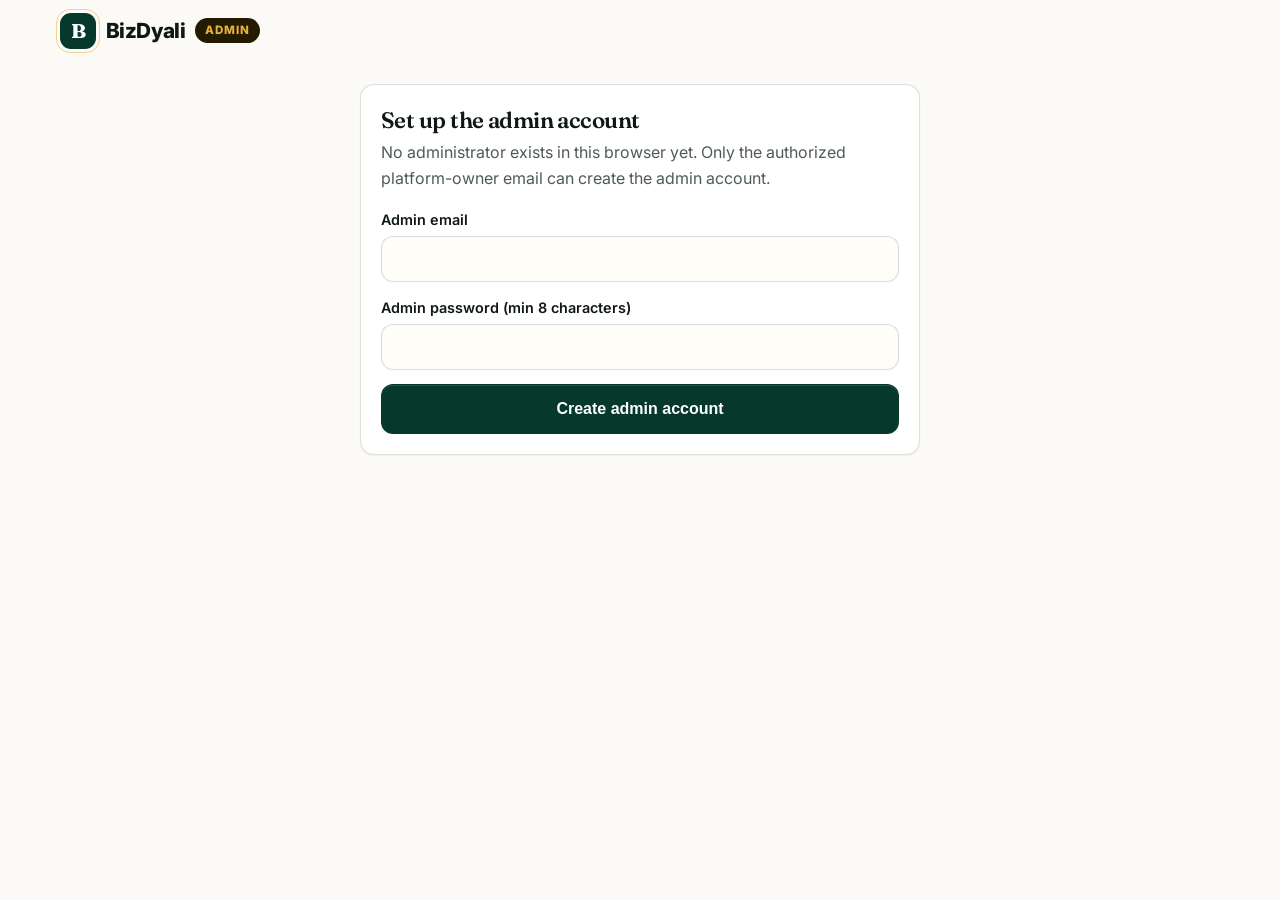
==== admin.html @ a29d018e "BizDyali site" ====
<!DOCTYPE html>
<html lang="en">
<head>
  <meta charset="UTF-8" />
  <meta name="viewport" content="width=device-width, initial-scale=1.0" />
  <title>Admin Dashboard — BizDyali</title>
  <meta name="robots" content="noindex, nofollow" />
  <link rel="preconnect" href="https://fonts.googleapis.com" />
  <link rel="preconnect" href="https://fonts.gstatic.com" crossorigin />
  <link href="https://fonts.googleapis.com/css2?family=Fraunces:opsz,wght@9..144,600;9..144,700&family=Inter:wght@400;500;600;700&display=swap" rel="stylesheet" />
  <link rel="stylesheet" href="styles.css" />
  <link rel="stylesheet" href="css/app.css" />
  <link rel="icon" href="data:image/svg+xml,<svg xmlns='http://www.w3.org/2000/svg' viewBox='0 0 100 100'><rect width='100' height='100' rx='22' fill='%230B5D4A'/><text x='50' y='68' font-size='58' text-anchor='middle' fill='white' font-family='Georgia' font-weight='bold'>B</text></svg>" />
  <style>
    .admin-badge{background:#231A00;color:var(--amber);font-size:.72rem;font-weight:800;border-radius:999px;padding:.2rem .65rem;letter-spacing:.08em}
    .stat-grid{display:grid;grid-template-columns:repeat(2,1fr);gap:.7rem;margin:1rem 0}
    @media(min-width:760px){.stat-grid{grid-template-columns:repeat(4,1fr)}}
    .stat{background:#fff;border:1px solid var(--line);border-radius:16px;padding:.9rem 1rem}
    .stat b{display:block;font-size:1.7rem;font-family:var(--font-display)}
    .stat span{font-size:.82rem;color:var(--muted);font-weight:600}
    .stat.alert b{color:#B3261E}
    .stat.good b{color:var(--green)}
    .table-wrap{overflow-x:auto;background:#fff;border:1px solid var(--line);border-radius:16px}
    table.admin-table{border-collapse:collapse;width:100%;min-width:760px;font-size:.88rem}
    table.admin-table th,table.admin-table td{text-align:left;padding:.6rem .7rem;border-bottom:1px solid var(--line);vertical-align:top}
    table.admin-table th{background:#FAF6EF;font-size:.75rem;text-transform:uppercase;letter-spacing:.06em;color:var(--muted)}
    table.admin-table tr:hover td{background:#FFFDF8}
    .status-pill{display:inline-block;font-size:.75rem;font-weight:800;border-radius:999px;padding:.15rem .6rem;white-space:nowrap}
    .st-trial{background:#E6F6EC;color:#0B5D4A}.st-expired{background:#FDECEA;color:#8F1F16}
    .st-subscribed{background:#E3EDFF;color:#1D3FA8}.st-draft{background:#EFE8D8;color:#5B5344}
    .st-suspended{background:#3A2E00;color:#FFC53D}
    .toolbar{display:flex;flex-wrap:wrap;gap:.6rem;margin:1rem 0}
    .toolbar input,.toolbar select{width:auto;min-width:180px}
    .detail-grid{display:grid;gap:1rem}
    @media(min-width:900px){.detail-grid{grid-template-columns:1.2fr 1fr}}
    .kv{display:grid;grid-template-columns:150px 1fr;gap:.3rem .7rem;font-size:.9rem;margin:.4rem 0}
    .kv dt{color:var(--muted);font-weight:600}.kv dd{margin:0}
    .media-strip{display:flex;flex-wrap:wrap;gap:.5rem}
    .media-strip img{width:84px;height:84px;object-fit:cover;border-radius:10px;border:1px solid var(--line)}
  </style>
</head>
<body>
  <div class="container topnav">
    <a href="index.html" class="logo"><span class="logo-mark">B</span><span class="logo-word">BizDyali</span> <span class="admin-badge">ADMIN</span></a>
    <div class="links"><span id="adminWho"></span><button class="link-btn" id="adminLogout" type="button" hidden>Sign out</button></div>
  </div>

  <main class="app-wrap">
    <!-- GATE -->
    <section id="gateView" class="app-narrow" style="margin:0 auto" hidden>
      <div class="card">
        <div id="setupBox" hidden>
          <h1 class="page-title" style="font-size:1.4rem">Set up the admin account</h1>
          <p class="page-sub">No administrator exists in this browser yet. Only the authorized platform-owner email can create the admin account.</p>
          <div id="setupErr" class="form-err" hidden></div>
          <form id="setupForm" class="form-grid" autocomplete="off">
            <label class="field">Admin email<input type="email" id="setupEmail" required autocomplete="off" /></label>
            <label class="field">Admin password (min 8 characters)<input type="password" id="setupPw" required autocomplete="new-password" /></label>
            <button class="btn btn-primary btn-lg" type="submit">Create admin account</button>
          </form>
        </div>
        <div id="loginBox" hidden>
          <h1 class="page-title" style="font-size:1.4rem">Admin sign in</h1>
          <p class="page-sub">Restricted area. Business owners: please use the <a href="auth.html">regular sign in</a>.</p>
          <div id="loginErr" class="form-err" hidden></div>
          <form id="loginForm" class="form-grid" autocomplete="off">
            <label class="field">Admin email<input type="email" id="adminEmail" required autocomplete="off" /></label>
            <label class="field">Password<input type="password" id="adminPw" required autocomplete="new-password" /></label>
            <button class="btn btn-primary btn-lg" type="submit">Sign in to admin →</button>
          </form>
        </div>
      </div>
    </section>

    <!-- APP -->
    <section id="adminApp" hidden>
      <p class="kicker">BizDyali administration</p>
      <h1 class="page-title">Platform overview</h1>
      <div id="adminErr" class="form-err" hidden></div>
      <div id="adminOk" class="form-ok" hidden></div>

      <div class="stat-grid" id="statGrid"></div>

      <div class="tabs" role="tablist" aria-label="Admin sections">
        <button class="tab" data-atab="businesses" role="tab" aria-selected="true">Businesses</button>
        <button class="tab" data-atab="trials" role="tab" aria-selected="false">Trials</button>
        <button class="tab" data-atab="activity" role="tab" aria-selected="false">Activity log</button>
      </div>

      <!-- BUSINESSES -->
      <section data-apanel="businesses" class="dash-panel active">
        <div class="toolbar">
          <input type="text" id="bizSearch" placeholder="Search name, owner, city…" aria-label="Search businesses" />
          <select id="statusFilter" aria-label="Filter by status">
            <option value="">All statuses</option>
            <option value="trial">On trial</option>
            <option value="subscribed">Paid / subscribed</option>
            <option value="expired">Expired</option>
            <option value="draft">Draft</option>
            <option value="suspended">Disabled</option>
          </select>
          <button class="btn btn-ghost btn-sm" id="refreshBtn" type="button">↻ Refresh</button>
        </div>
        <div class="table-wrap"><table class="admin-table" id="bizTable">
          <thead><tr><th>Business</th><th>Owner</th><th>Category • City</th><th>Created</th><th>Trial start → end</th><th>Status</th><th>Subscription</th><th></th></tr></thead>
          <tbody id="bizRows"></tbody>
        </table></div>
        <p class="page-sub" id="bizCount" style="margin-top:.5rem"></p>

        <div id="bizDetail" hidden style="margin-top:1.2rem">
          <div class="btn-row"><button class="btn btn-ghost btn-sm" id="backToList" type="button">← Back to list</button></div>
          <h2 class="page-title" style="font-size:1.4rem" id="d_bizName"></h2>
          <div class="detail-grid">
            <div>
              <div class="card">
                <h3>Business information</h3>
                <dl class="kv" id="d_info"></dl>
                <div class="btn-row">
                  <a class="btn btn-ghost btn-sm" id="d_viewCustomer" href="#" target="_blank" rel="noopener">View as customer →</a>
                  <a class="btn btn-ghost btn-sm" id="d_viewPublic" href="#" target="_blank" rel="noopener">Preview as owner</a>
                  <span id="d_noPublic" class="status-pill st-draft" hidden>Not published yet</span>
                  <button class="btn btn-ghost btn-sm" id="d_toggleEdit" type="button">Edit information</button>
                </div>
                <form id="d_editForm" class="form-grid" hidden style="margin-top:.8rem">
                  <div class="two-col">
                    <label class="field">Name<input type="text" id="e_name" /></label>
                    <label class="field">Category<input type="text" id="e_category" /></label>
                  </div>
                  <label class="field">Description<textarea id="e_description"></textarea></label>
                  <div class="two-col">
                    <label class="field">Phone<input type="tel" id="e_phone" /></label>
                    <label class="field">WhatsApp<input type="tel" id="e_whatsapp" /></label>
                  </div>
                  <div class="two-col">
                    <label class="field">Address<input type="text" id="e_address" /></label>
                    <label class="field">City<input type="text" id="e_city" /></label>
                  </div>
                  <div class="two-col">
                    <label class="field">Hours<input type="text" id="e_hours" /></label>
                    <label class="field">Offering<select id="e_offering"><option value="products">Products</option><option value="services">Services</option><option value="both">Both</option></select></label>
                  </div>
                  <div class="two-col">
                    <label class="field">Facebook<input type="url" id="e_facebook" /></label>
                    <label class="field">Instagram<input type="url" id="e_instagram" /></label>
                  </div>
                  <div class="btn-row"><button class="btn btn-primary" type="submit">Save (logged)</button></div>
                </form>
              </div>
              <div class="card">
                <h3>Products &amp; services (<span id="d_itemCount">0</span>)</h3>
                <div id="d_items"></div>
              </div>
              <div class="card">
                <h3>Uploaded media</h3>
                <div id="d_media"></div>
              </div>
            </div>
            <div>
              <div class="card">
                <h3>Trial &amp; subscription</h3>
                <dl class="kv" id="d_trial"></dl>
                <label class="field">Extend trial by (days)
                  <span style="display:flex;gap:.4rem"><input type="number" id="extendDays" min="1" max="365" value="14" style="max-width:120px" />
                  <button class="btn btn-primary btn-sm" id="extendBtn" type="button">Extend</button></span>
                </label>
                <div class="btn-row">
                  <button class="btn btn-ghost btn-sm" id="subOnBtn" type="button">Mark as paid (100 MAD/mo)</button>
                  <button class="btn btn-ghost btn-sm" id="subOffBtn" type="button">Remove subscription</button>
                </div>
              </div>
              <div class="card">
                <h3>Page access</h3>
                <p class="page-sub" id="d_accessNote"></p>
                <div class="btn-row">
                  <button class="btn btn-ghost btn-sm" id="suspendBtn" type="button">Disable public page</button>
                  <button class="btn btn-ghost btn-sm" id="unsuspendBtn" type="button">Re-enable page</button>
                  <button class="btn btn-ghost btn-sm" id="unpublishBtn" type="button">Unpublish (to draft)</button>
                </div>
              </div>
              <div class="card" style="border-color:#B3261E">
                <h3 style="color:#B3261E">Danger zone</h3>
                <p class="page-sub">Permanently deletes the business, its products, media and history. Two confirmations required.</p>
                <div class="btn-row"><button class="link-btn danger" id="deleteBizBtn" type="button">Delete business permanently…</button></div>
              </div>
            </div>
          </div>
        </div>
      </section>

      <!-- TRIALS -->
      <section data-apanel="trials" class="dash-panel">
        <div class="card"><h3>🟢 On trial (<span id="t_active_n">0</span>)</h3><div class="table-wrap"><table class="admin-table"><tbody id="t_active"></tbody></table></div></div>
        <div class="card"><h3>🟡 Expiring soon — 3 days or less (<span id="t_soon_n">0</span>)</h3><div class="table-wrap"><table class="admin-table"><tbody id="t_soon"></tbody></table></div></div>
        <div class="card"><h3>🔴 Expired (<span id="t_exp_n">0</span>)</h3><div class="table-wrap"><table class="admin-table"><tbody id="t_exp"></tbody></table></div></div>
      </section>

      <!-- ACTIVITY -->
      <section data-apanel="activity" class="dash-panel">
        <div class="toolbar">
          <select id="logType" aria-label="Filter by event">
            <option value="">All events</option>
            <option value="account_created">Account created</option>
            <option value="business_created">Business created</option>
            <option value="product_added">Product added</option>
            <option value="product_edited">Product edited</option>
            <option value="product_deleted">Product deleted</option>
            <option value="service_added">Service added</option>
            <option value="service_edited">Service edited</option>
            <option value="service_deleted">Service deleted</option>
            <option value="image_uploaded">Image uploaded</option>
            <option value="video_uploaded">Video uploaded</option>
            <option value="info_changed">Info changed</option>
            <option value="trial_started">Trial started</option>
            <option value="trial_expired">Trial expired</option>
            <option value="admin_action">Admin actions</option>
          </select>
          <input type="text" id="logSearch" placeholder="Search business, actor…" aria-label="Search log" />
        </div>
        <div class="table-wrap"><table class="admin-table">
          <thead><tr><th>Time</th><th>Event</th><th>Actor</th><th>Business</th><th>Details</th></tr></thead>
          <tbody id="logRows"></tbody>
        </table></div>
      </section>
    </section>
  </main>

  <script src="js/store.js"></script>
  <script src="js/admin.js"></script>
</body>
</html>
---- styles.css ----
/* BizDyali design system v2 — premium digital storefront.
   Bright ivory foundation, confident jade, warm gold. Hairlines over shadows.
   All original class contracts preserved. */
:root{
  --paper:#FBFAF6;
  --card:#FFFFFF;
  --ink:#101815;
  --muted:#4F5B55;
  --faint:#8A948E;
  --line:rgba(16,24,21,.14);
  --green:#0A6B4F;
  --green-deep:#06382C;
  --green-ink:#0C1F1A;
  --amber:#E7B23C;
  --gold:#A86F0B;
  --terra:#C2542B;
  --radius:14px;
  --radius-lg:20px;
  --shadow:0 1px 2px rgba(16,24,21,.06),0 16px 40px -24px rgba(16,24,21,.25);
  --font-body:'Inter',system-ui,-apple-system,'Segoe UI',Roboto,Arial,sans-serif;
  --font-display:'Fraunces',Georgia,'Times New Roman',serif;
}
*{box-sizing:border-box}
html{scroll-behavior:smooth}
body{
  margin:0;
  font-family:var(--font-body);
  background:var(--paper);
  color:var(--ink);
  line-height:1.65;
  -webkit-font-smoothing:antialiased;
}
h1,h2,h3{line-height:1.08;letter-spacing:-.025em;margin:0 0 .6rem}
h1{font-family:var(--font-display);font-size:clamp(2.7rem,5.2vw + 1rem,4.6rem);font-weight:600}
h1 em{font-style:italic;color:var(--green)}
h2{font-family:var(--font-display);font-size:clamp(1.9rem,1.2rem + 2.4vw,2.9rem);font-weight:600}
p{margin:0 0 1rem}
a{color:inherit}
.container{width:min(1160px,92%);margin:0 auto}
.sr-only{position:absolute;width:1px;height:1px;overflow:hidden;clip:rect(0,0,0,0)}
.skip-link{position:absolute;left:-999px;top:0;background:var(--green-deep);color:#fff;padding:.6rem 1rem;z-index:99}
.skip-link:focus{left:8px;top:8px}

/* Topbar */
.topbar{background:var(--green-ink);color:#EDF3EF;text-align:center;font-size:.84rem;letter-spacing:.01em;padding:.55rem .8rem}
.topbar p{margin:0}
.topbar strong{color:var(--amber)}
.topbar .dot{display:inline-block;width:7px;height:7px;border-radius:50%;background:var(--amber);margin-right:.45rem}

/* Header */
.site-header{position:sticky;top:0;z-index:50;background:rgba(251,250,246,.9);backdrop-filter:blur(12px);border-bottom:1px solid var(--line)}
.header-inner{display:flex;align-items:center;justify-content:space-between;gap:1rem;padding:.75rem 0}
.logo{display:flex;align-items:center;gap:.6rem;text-decoration:none;font-weight:800;font-size:1.3rem;letter-spacing:-.02em}
.logo-mark{display:inline-grid;place-items:center;width:36px;height:36px;border-radius:11px;background:var(--green-deep);color:#fff;font-family:var(--font-display);font-size:1.25rem;position:relative}
.logo-mark::after{content:"";position:absolute;inset:-4px;border:1px solid var(--amber);border-radius:14px;opacity:.55}
.nav{display:none;gap:1.6rem;font-weight:500;font-size:.94rem}
.nav a{text-decoration:none;color:var(--muted)}
.nav a:hover{color:var(--ink)}
.header-actions{display:flex;align-items:center;gap:1rem}
.link-quiet{display:none;text-decoration:none;font-weight:600;font-size:.92rem;color:var(--muted)}
.menu-btn{display:inline-flex;flex-direction:column;gap:5px;background:none;border:1px solid var(--line);border-radius:10px;padding:.65rem;cursor:pointer}
.menu-btn span{display:block;width:20px;height:2px;background:var(--ink)}
.mobile-menu{display:flex;flex-direction:column;gap:.4rem;padding:.6rem 4% 1rem;border-top:1px solid var(--line);background:var(--paper)}
.mobile-menu[hidden]{display:none}
.mobile-menu a:not(.btn){padding:.7rem .2rem;text-decoration:none;font-weight:600;border-bottom:1px solid var(--line)}

/* Buttons — architectural, not pills */
.btn{display:inline-flex;align-items:center;justify-content:center;gap:.5rem;border-radius:12px;font-weight:700;text-decoration:none;border:1px solid transparent;cursor:pointer;transition:transform .12s ease,background .15s ease,border-color .15s ease,box-shadow .15s ease}
.btn:active{transform:translateY(1px)}
.btn svg{width:1.15em;height:1.15em;flex:none}
.btn-primary{background:var(--green-deep);color:#fff;box-shadow:inset 0 1px 0 rgba(255,255,255,.12)}
.btn-primary:hover{background:#052A21}
.btn-accent{background:var(--amber);color:#231A00}
.btn-accent:hover{filter:brightness(.95)}
.btn-ghost{background:var(--card);border-color:var(--line);color:var(--ink)}
.btn-ghost:hover{border-color:var(--ink)}
.btn-outline{border-color:var(--green);color:var(--green);padding:.7rem 1.2rem}
.btn-outline:hover{background:var(--green);color:#fff}
.btn-sm{padding:.62rem 1.05rem;font-size:.86rem}
.btn-lg{padding:.95rem 1.6rem;font-size:1rem}
.btn-block{width:100%}

/* Hero */
.hero{padding:3rem 0 2.5rem;overflow:hidden;position:relative}
.hero::before{content:"";position:absolute;inset:0 0 auto 0;height:420px;background:linear-gradient(180deg,#F3EEDF 0%,rgba(243,238,223,0) 100%);pointer-events:none}
.hero-grid{position:relative;display:grid;gap:2.5rem}
.eyebrow{margin:0 0 1rem}
.eyebrow-pill{display:inline-flex;align-items:center;gap:.55rem;background:var(--card);border:1px solid var(--line);border-radius:999px;padding:.4rem .9rem;font-size:.8rem;font-weight:700;letter-spacing:.06em;text-transform:uppercase;color:var(--green-deep)}
.eyebrow-pill::before{content:"";width:22px;height:2px;background:var(--amber)}
.lede{font-size:1.14rem;color:#33413C;max-width:33rem}
.hero-ctas{display:flex;flex-direction:column;gap:.7rem;margin:1.4rem 0}
.trial-note{display:flex;align-items:center;gap:.55rem;font-size:.9rem;color:#33413C;background:var(--card);border:1px solid var(--line);border-left:3px solid var(--amber);border-radius:10px;padding:.65rem .9rem;max-width:30rem}
.hero-proof{display:flex;gap:.8rem;align-items:flex-start;margin-top:1.1rem}
.avatars{display:flex}
.avatars span{width:34px;height:34px;border-radius:50%;display:inline-grid;place-items:center;font-size:.72rem;font-weight:800;color:#fff;border:2px solid var(--paper);margin-left:-8px}
.avatars span:nth-child(1){background:var(--green-deep);margin-left:0}
.avatars span:nth-child(2){background:var(--terra)}
.avatars span:nth-child(3){background:var(--gold)}
.avatars span:nth-child(4){background:var(--ink)}
.hero-proof p{font-size:.9rem;color:var(--muted);margin:0}

/* Phone mockup */
.hero-visual{display:grid;justify-items:center}
.phone-wrap{position:relative}
.phone{width:min(300px,80vw);background:#fff;border-radius:30px;border:1px solid var(--line);border-top:10px solid #101815;box-shadow:var(--shadow);overflow:hidden}
.phone-notch{height:20px;display:grid;place-items:center;background:#101815}
.phone-notch::after{content:"";width:90px;height:14px;background:#101815;border-radius:0 0 12px 12px;display:block}
.phone-hero-img{height:110px;background:linear-gradient(135deg,#0A6B4F,#3AA981 55%,#E7B23C 130%);display:flex;align-items:flex-end;padding:.6rem}
.phone-badge{background:rgba(255,255,255,.96);font-size:.72rem;font-weight:700;border-radius:999px;padding:.25rem .6rem}
.phone-body{padding:.8rem;font-size:.8rem}
.phone-row{display:flex;justify-content:space-between;align-items:flex-start;gap:.5rem}
.phone-row strong{display:block;font-size:.95rem}
.phone-row small{color:var(--muted)}
.phone-open{background:#E6F6EC;color:var(--green-deep);font-weight:800;font-size:.7rem;border-radius:999px;padding:.2rem .55rem}
.phone-btns{display:flex;gap:.4rem;margin:.7rem 0}
.pb{flex:1;text-align:center;background:#F2EFE6;border-radius:10px;padding:.45rem 0;font-weight:700;font-size:.75rem}
.pb-wa{background:var(--green-deep);color:#fff}
.phone-links{display:flex;justify-content:space-between;align-items:center;background:var(--paper);border:1px dashed var(--line);border-radius:10px;padding:.45rem .6rem;font-size:.72rem}
.phone-links .copy{background:var(--ink);color:#fff;border-radius:999px;padding:.15rem .55rem;font-weight:700}
.phone-products{display:grid;grid-template-columns:1fr 1fr 1fr;gap:.45rem;margin:.7rem 0}
.pp{background:#FFFDF7;border:1px solid var(--line);border-radius:12px;padding:.5rem .3rem;text-align:center}
.pp i{font-style:normal;font-size:1.2rem}
.pp b{display:block;font-size:.72rem}
.pp small{color:var(--muted)}
.phone-hours{background:#FFF6DE;border-radius:10px;padding:.45rem .6rem;font-size:.7rem}
.float-card{position:absolute;background:#fff;border:1px solid var(--line);border-left:3px solid var(--green);border-radius:12px;box-shadow:var(--shadow);padding:.55rem .75rem;font-size:.78rem}
.float-card strong{display:block}
.float-card small{color:var(--muted)}
.float-1{top:12%;right:-30px}
.float-2{bottom:18%;left:-30px}
.visual-caption{font-size:.85rem;color:var(--muted);text-align:center;max-width:22rem}
.trust-strip{margin-top:2.5rem;border-top:1px solid var(--line);padding-top:1.1rem;display:flex;flex-wrap:wrap;gap:.6rem;align-items:center;font-size:.9rem;color:var(--muted)}
.trust-strip ul{list-style:none;display:flex;flex-wrap:wrap;gap:.45rem;margin:0;padding:0}
.trust-strip li{background:#fff;border:1px solid var(--line);border-radius:999px;padding:.3rem .75rem;font-weight:600;color:var(--ink);font-size:.82rem}

/* Sections */
.section{padding:3.8rem 0}
.kicker{display:flex;align-items:center;gap:.6rem;text-transform:uppercase;letter-spacing:.14em;font-size:.76rem;font-weight:800;color:var(--gold);margin:0 0 .6rem}
.kicker::before{content:"";width:26px;height:2px;background:var(--amber)}
.kicker-light{color:var(--amber)}
.sub{color:var(--muted);max-width:38rem;font-size:1.04rem}
.section-dark{background:var(--green-ink);color:#F3F7F4;border-radius:28px;margin:0 .6rem}
.section-dark .light{color:#fff}
.sub-light{color:#B9CFC6}

/* Features — editorial rows, not cards */
.feature-grid{display:grid;grid-template-columns:1fr;gap:0;margin-top:2rem;border-top:1px solid var(--line)}
.f-card{display:grid;grid-template-columns:auto 1fr;gap:1rem;align-items:start;background:transparent;border:0;border-bottom:1px solid var(--line);border-radius:0;padding:1.1rem .2rem}
.f-card h3{font-size:1.04rem;margin:0 0 .15rem;font-family:var(--font-body);font-weight:700}
.f-card p{margin:0;font-size:.93rem;color:var(--muted)}
.f-icon{font-size:1.25rem;background:var(--card);border:1px solid var(--line);width:46px;height:46px;display:grid;place-items:center;border-radius:13px}
.edit-banner{margin-top:1.6rem;background:var(--green-ink);color:#EDE9DE;border-radius:20px;padding:1.6rem;display:grid;gap:1rem;position:relative;overflow:hidden}
.edit-banner::before{content:"";position:absolute;top:-60px;right:-60px;width:200px;height:200px;border:1px solid rgba(231,178,60,.35);border-radius:50%}
.edit-banner h3{font-family:var(--font-body);font-size:1.15rem}
.edit-banner p{color:#B9B4A6;margin:0}
.edit-banner ul{list-style:none;margin:0;padding:0;display:grid;gap:.4rem;font-weight:700}

/* Steps */
.steps{list-style:none;margin:2rem 0 0;padding:0;display:grid;gap:.9rem;counter-reset:step}
.step{background:rgba(255,255,255,.04);border:1px solid rgba(255,255,255,.14);border-radius:18px;padding:1.2rem;display:grid;grid-template-columns:auto 1fr;gap:1rem;position:relative}
.step-num{width:40px;height:40px;border-radius:50%;background:transparent;border:1.5px solid var(--amber);color:var(--amber);display:grid;place-items:center;font-weight:800;font-family:var(--font-display);font-size:1.1rem}
.step h3{color:#fff;font-family:var(--font-body);font-size:1.05rem}
.step p{color:#B9CFC6;margin:0 0 .4rem;font-size:.94rem}
.step-tag{position:absolute;top:1rem;right:1rem;background:rgba(231,178,60,.12);border:1px solid rgba(231,178,60,.35);color:var(--amber);font-size:.72rem;font-weight:700;border-radius:999px;padding:.2rem .6rem}
.link-demo{display:inline-block;background:rgba(0,0,0,.3);border:1px solid rgba(255,255,255,.16);color:#7DE3B0;border-radius:8px;padding:.25rem .55rem;font-size:.82rem}
.steps-cta{margin-top:1.6rem;text-align:center}
.steps-cta p{color:#B9CFC6;font-size:.9rem}

/* Services */
.service-grid{display:grid;gap:1rem;margin-top:2rem}
.service-card{background:var(--card);border:1px solid var(--line);border-radius:20px;padding:1.6rem;position:relative}
.service-card h3{font-family:var(--font-display);font-size:1.4rem}
.service-featured{border-top:4px solid var(--green-deep)}
.service-flag{position:absolute;top:-12px;left:1.2rem;background:var(--green-deep);color:#fff;font-size:.75rem;font-weight:800;border-radius:999px;padding:.2rem .7rem;margin:0}
.service-price{margin:0 0 .4rem;color:var(--muted)}
.service-price strong{color:var(--ink);font-size:1.4rem;font-family:var(--font-display)}
.check-list{list-style:none;margin:1rem 0;padding:0;display:grid;gap:.55rem;font-size:.94rem}
.check-list li{padding-left:1.6rem;position:relative}
.check-list li::before{content:"✓";position:absolute;left:0;color:var(--green);font-weight:800}
.ad-note{background:#FFF6DE;border:1px solid #EAD189;border-radius:12px;padding:.7rem .8rem;font-size:.88rem}

/* Pricing */
.section-tint{background:#F4EFE3;border-top:1px solid var(--line);border-bottom:1px solid var(--line)}
.pricing-grid{display:grid;gap:1rem;margin-top:2rem}
.price-card{background:#fff;border:1px solid var(--line);border-radius:20px;padding:1.6rem}
.price-card h3{font-family:var(--font-display);font-size:1.35rem}
.price-main{border:1px solid var(--line);border-top:5px solid var(--green-deep);box-shadow:var(--shadow)}
.p-flag{display:inline-block;background:#E6F6EC;color:var(--green-deep);font-weight:800;font-size:.78rem;border-radius:999px;padding:.25rem .7rem;margin:0 0 .6rem}
.p-price{margin:.6rem 0}
.p-price .free{display:block;font-family:var(--font-display);font-size:1.7rem;color:var(--green-deep)}
.p-price .then{color:var(--muted)}
.p-price strong{color:var(--ink)}
.p-fine{font-size:.82rem;color:var(--muted);text-align:center;margin:.6rem 0 0}
.price-side{display:grid;gap:1rem}
.p-desc{color:var(--muted);font-size:.92rem;margin:0}

/* FAQ */
.faq-grid{display:grid;gap:1.6rem}
.faq-list{display:grid;gap:0;border-top:1px solid var(--line)}
.faq-list details{border-bottom:1px solid var(--line);padding:1rem .2rem}
.faq-list summary{font-weight:700;cursor:pointer;font-size:1.02rem}
.faq-list p{color:var(--muted);font-size:.94rem;margin:.5rem 0 0}

/* Final CTA */
.final-cta{padding:2.5rem .6rem 3.5rem}
.final-card{background:var(--green-ink);color:#fff;border-radius:28px;padding:2.6rem 1.4rem;text-align:center;position:relative;overflow:hidden}
.final-card::before{content:"";position:absolute;inset:auto -40px -80px auto;width:280px;height:280px;background:radial-gradient(circle,rgba(231,178,60,.28),transparent 70%)}
.final-card::after{content:"";position:absolute;top:1.4rem;left:1.4rem;right:1.4rem;height:1px;background:linear-gradient(90deg,transparent,rgba(231,178,60,.5),transparent)}
.logo-mini{text-transform:uppercase;letter-spacing:.2em;font-size:.75rem;font-weight:800;color:var(--amber);margin:0 0 .5rem}
.final-card h2{color:#fff}
.final-card p{color:#D6E8E0}
.cta-form{display:flex;flex-direction:column;gap:.6rem;max-width:32rem;margin:1.2rem auto .4rem;position:relative}
.cta-form input{border-radius:12px;border:2px solid transparent;padding:.95rem 1.2rem;font-size:1rem;width:100%}
.cta-form input:focus{outline:none;border-color:var(--amber)}
.fine{font-size:.85rem}

/* Footer */
.site-footer{background:var(--green-ink);color:#B9C4BE;padding:2.5rem 0 1.2rem}
.footer-grid{display:grid;gap:1.4rem}
.logo-footer{color:#fff}
.site-footer strong{display:block;color:#fff;margin-bottom:.4rem;font-size:.8rem;text-transform:uppercase;letter-spacing:.1em}
.site-footer nav{display:grid;gap:.3rem}
.site-footer nav a{color:#B9C4BE;text-decoration:none}
.site-footer nav a:hover{color:#fff}
.footer-bottom{border-top:1px solid rgba(255,255,255,.12);margin-top:1.4rem;padding-top:1rem;display:flex;flex-direction:column;gap:.3rem;font-size:.85rem}
.footer-bottom p{margin:0}
.footer-bottom a{color:var(--amber)}

/* Desktop */
@media(min-width:760px){
  .nav{display:flex}
  .link-quiet{display:inline}
  .menu-btn{display:none}
  .mobile-menu{display:none !important}
  .hero{padding:4.5rem 0 3rem}
  .hero-grid{grid-template-columns:1.05fr .95fr;align-items:center}
  .hero-ctas{flex-direction:row}
  .feature-grid{grid-template-columns:1fr 1fr}
  .edit-banner{grid-template-columns:1.4fr 1fr;align-items:center;padding:1.8rem 2rem}
  .steps{grid-template-columns:1fr 1fr}
  .service-grid{grid-template-columns:1fr 1.2fr}
  .pricing-grid{grid-template-columns:1.3fr 1fr}
  .faq-grid{grid-template-columns:.9fr 1.1fr}
  .cta-form{flex-direction:row;background:#fff;border-radius:14px;padding:.35rem}
  .cta-form input{border:none;flex:1}
  .footer-grid{grid-template-columns:1.4fr 1fr 1.2fr}
  .footer-bottom{flex-direction:row;justify-content:space-between}
  .float-1{right:-46px}
  .float-2{left:-46px}
}
@media(prefers-reduced-motion:reduce){
  html{scroll-behavior:auto}
}
.reveal{opacity:0;transform:translateY(12px);transition:opacity .5s ease,transform .5s ease}
.reveal.visible{opacity:1;transform:none}
---- css/app.css ----
/* BizDyali app pages — wizard, auth, dashboard, public page. Mobile-first. */
.app-wrap{width:min(1120px,94%);margin:0 auto;padding:1.4rem 0 3rem}
.app-narrow{max-width:560px}
.page-title{font-family:var(--font-display);font-size:clamp(1.6rem,4vw,2.3rem);margin:.2rem 0 .4rem}
.page-sub{color:var(--muted);max-width:40rem}
.card{background:var(--card);border:1px solid var(--line);border-radius:14px;padding:1.25rem;box-shadow:0 1px 2px rgba(16,24,21,.05)}
.card + .card{margin-top:1rem}
.form-grid{display:grid;gap:.85rem}
label.field{display:grid;gap:.3rem;font-weight:600;font-size:.9rem}
label.field span.hint{font-weight:400;color:var(--muted);font-size:.82rem}
input[type=text],input[type=email],input[type=password],input[type=tel],input[type=url],input[type=number],select,textarea{
  width:100%;border:1.5px solid var(--line);border-radius:12px;padding:.75rem .9rem;font-size:1rem;font-family:inherit;background:#FFFDF8;color:var(--ink)
}
input:focus,select:focus,textarea:focus{outline:none;border-color:var(--green);box-shadow:0 0 0 3px rgba(11,93,74,.12)}
textarea{min-height:96px;resize:vertical}
.two-col{display:grid;gap:.85rem}
@media(min-width:700px){.two-col{grid-template-columns:1fr 1fr}.form-grid-3{grid-template-columns:1fr 1fr 1fr}}
.form-err{background:#FDECEA;border:1px solid #F3B7B0;color:#8F1F16;border-radius:12px;padding:.6rem .8rem;font-size:.9rem;font-weight:600}
.form-warn{background:#FFF4D6;border:1px solid #EAD189;color:#6B4E00;border-radius:12px;padding:.6rem .8rem;font-size:.9rem;font-weight:600}
.form-ok{background:#E6F6EC;border:1px solid #B7DFC5;color:#0B5D4A;border-radius:12px;padding:.6rem .8rem;font-size:.9rem;font-weight:600}
.btn-row{display:flex;flex-wrap:wrap;gap:.6rem;margin-top:1rem}
.btn[disabled]{opacity:.55;cursor:not-allowed}
.link-btn{background:none;border:none;color:var(--green);font-weight:700;cursor:pointer;font-size:.92rem;padding:0}
.link-btn.danger{color:#B3261E}

/* Step indicator */
.steps-bar{display:flex;gap:.4rem;list-style:none;margin:1.2rem 0;padding:0}
.steps-bar li{flex:1;text-align:center;font-size:.75rem;font-weight:700;color:var(--muted)}
.steps-bar li i{display:block;font-style:normal;background:#EFE8D8;border-radius:999px;padding:.35rem 0;margin-bottom:.3rem;color:var(--muted)}
.steps-bar li.active{color:var(--green)}
.steps-bar li.active i{background:var(--green);color:#fff}
.steps-bar li.done i{background:#CBE5D6;color:var(--green-dark)}
.wizard-step{display:none}
.wizard-step.active{display:block}

/* Offering pills */
.pills{display:flex;flex-wrap:wrap;gap:.5rem}
.pill{border:2px solid var(--line);background:#fff;border-radius:999px;padding:.6rem 1.1rem;font-weight:700;cursor:pointer}
.pill[aria-pressed=true]{border-color:var(--green);background:#E6F6EC;color:var(--green-dark)}

/* Item list */
.item-list{list-style:none;margin:1rem 0 0;padding:0;display:grid;gap:.7rem}
.item-row{display:flex;gap:.7rem;align-items:center;background:var(--card);border:1px solid var(--line);border-radius:12px;padding:.7rem .8rem}
.item-thumb{width:52px;height:52px;border-radius:12px;background:linear-gradient(135deg,#0B5D4A,#3AA981);color:#fff;display:grid;place-items:center;font-weight:800;flex:none;overflow:hidden;background-size:cover;background-position:center}
.item-row b{display:block;font-size:.95rem}
.item-row small{color:var(--muted)}
.item-kind{font-size:.7rem;font-weight:800;text-transform:uppercase;letter-spacing:.06em;background:#EFE8D8;border-radius:999px;padding:.1rem .5rem}
.item-actions{margin-left:auto;display:flex;gap:.25rem}
.icon-btn{border:1px solid var(--line);background:#fff;border-radius:10px;width:34px;height:34px;cursor:pointer;font-size:1rem;line-height:1}
.icon-btn:hover{border-color:var(--green)}
.thumbs{display:flex;flex-wrap:wrap;gap:.5rem;margin-top:.4rem}
.thumbs img{width:72px;height:72px;object-fit:cover;border-radius:10px;border:1px solid var(--line)}
.thumbs .thumb-x{position:relative}
.thumbs .thumb-x button{position:absolute;top:-8px;right:-8px;width:22px;height:22px;border-radius:50%;border:1px solid var(--line);background:#fff;cursor:pointer;font-size:.75rem}
.img-preview{max-width:100%;border-radius:12px;border:1px solid var(--line);margin-top:.4rem;max-height:220px;object-fit:cover}
.cover-preview{width:100%;height:150px;object-fit:cover;border-radius:12px;border:1px solid var(--line);margin-top:.4rem}

/* Trial banner */
.trial-banner{border-radius:14px;padding:1.1rem 1.2rem;margin:1.2rem 0;border:1px solid}
.trial-banner.trial{background:#EFF7F0;border-color:var(--green)}
.trial-banner.expired{background:#FDECEA;border-color:#B3261E;border-top:4px solid #B3261E}
.trial-banner h3{margin:0 0 .3rem;font-size:1.1rem;font-family:var(--font-body)}
.trial-banner p{margin:.2rem 0;font-size:.93rem}
.trial-meta{display:flex;flex-wrap:wrap;gap:.5rem;margin-top:.6rem}
.trial-meta span{background:rgba(255,255,255,.8);border:1px solid var(--line);border-radius:999px;padding:.25rem .7rem;font-size:.82rem;font-weight:700}

/* Dashboard */
.dash-head{display:flex;flex-wrap:wrap;gap:.8rem;align-items:center;justify-content:space-between}
.biz-switcher{display:flex;flex-wrap:wrap;gap:.5rem;align-items:center}
.share-row{display:flex;flex-wrap:wrap;gap:.5rem;align-items:center;background:#FFFDF8;border:1px dashed var(--line);border-radius:12px;padding:.6rem .7rem;margin-top:.8rem}
.share-row code{font-size:.85rem;word-break:break-all}
.tabs{display:flex;gap:.4rem;flex-wrap:wrap;margin:1.2rem 0 .8rem}
.tab{border:1.5px solid var(--line);background:#fff;border-radius:999px;padding:.5rem 1rem;font-weight:700;cursor:pointer;font-size:.88rem}
.tab[aria-selected=true]{background:var(--green-ink);color:#fff;border-color:var(--green-ink)}
.dash-panel{display:none}
.dash-panel.active{display:block}

/* Public page */
.pub{max-width:720px;margin:0 auto}
.pub-cover{height:210px;border-radius:0 0 24px 24px;background:linear-gradient(135deg,#0B5D4A,#149671 60%,#FFC53D 140%);background-size:cover;background-position:center;position:relative}
.pub-card{background:#fff;border:1px solid var(--line);border-radius:20px;padding:1.2rem;margin-top:-64px;position:relative;box-shadow:var(--shadow)}
.pub-logo{width:84px;height:84px;border-radius:22px;background:linear-gradient(135deg,#0B5D4A,#3AA981);color:#fff;display:grid;place-items:center;font-family:var(--font-display);font-size:2rem;font-weight:700;border:4px solid #fff;margin-top:-54px;box-shadow:var(--shadow);overflow:hidden;background-size:cover;background-position:center}
.pub-name{font-family:var(--font-display);font-size:1.8rem;margin:.6rem 0 .1rem}
.pub-meta{color:var(--muted);font-size:.92rem}
.pub-badges{display:flex;flex-wrap:wrap;gap:.4rem;margin:.6rem 0}
.badge{background:#EAF7EF;color:#0B5D4A;font-weight:700;font-size:.78rem;border-radius:999px;padding:.25rem .7rem}
.pub-actions{display:grid;grid-template-columns:1fr 1fr;gap:.6rem;margin:1rem 0}
.pub-actions a{text-align:center;border-radius:14px;padding:.85rem;font-weight:800;text-decoration:none}
.btn-wa{background:#0B5D4A;color:#fff}
.btn-call{background:#fff;border:2px solid var(--green);color:var(--green)}
.pub-section{background:#fff;border:1px solid var(--line);border-radius:18px;padding:1.1rem;margin-top:.9rem}
.pub-section h2{font-size:1.15rem;font-family:var(--font-body);margin:0 0 .6rem}
.pub-item{display:flex;gap:.8rem;padding:.7rem 0;border-top:1px solid var(--line)}
.pub-item:first-of-type{border-top:none}
.pub-item img{width:76px;height:76px;border-radius:12px;object-fit:cover;flex:none;background:#F2EFE6}
.pub-item .ph{width:76px;height:76px;border-radius:12px;flex:none;display:grid;place-items:center;font-size:1.6rem;background:linear-gradient(135deg,#EFE8D8,#E2D5B8)}
.pub-price{font-weight:800;color:var(--green)}
.pub-video{width:100%;border-radius:12px;margin-top:.5rem;max-height:320px;background:#000}
.pub-gallery{display:grid;grid-template-columns:repeat(3,1fr);gap:.5rem}
.pub-gallery img{width:100%;height:96px;object-fit:cover;border-radius:12px}
.hours-box{background:#FFF7DB;border-radius:12px;padding:.7rem .9rem;font-size:.93rem}
.social-row{display:flex;gap:.6rem;flex-wrap:wrap}
.social-row a{border:1.5px solid var(--line);border-radius:999px;padding:.5rem 1rem;font-weight:700;text-decoration:none;font-size:.88rem}
.expired-card{text-align:center;padding:3rem 1.2rem}
.preview-ribbon{background:#231A00;color:var(--amber);text-align:center;font-size:.85rem;font-weight:700;padding:.5rem}

/* Auth switch */
.auth-switch{text-align:center;margin-top:1rem;font-size:.92rem;color:var(--muted)}
.topnav{display:flex;align-items:center;justify-content:space-between;padding:.8rem 0}
.topnav .links{display:flex;gap:.7rem;align-items:center;font-size:.9rem}
.topnav .links a{text-decoration:none;font-weight:600;color:var(--muted)}
.slug-row{display:flex;gap:.4rem;align-items:center;flex-wrap:wrap}
.slug-row code{background:#0F2F28;color:#7DE3B0;border-radius:8px;padding:.3rem .6rem}
.empty{border:1.5px dashed var(--line);border-radius:14px;padding:1rem;text-align:center;color:var(--muted)}
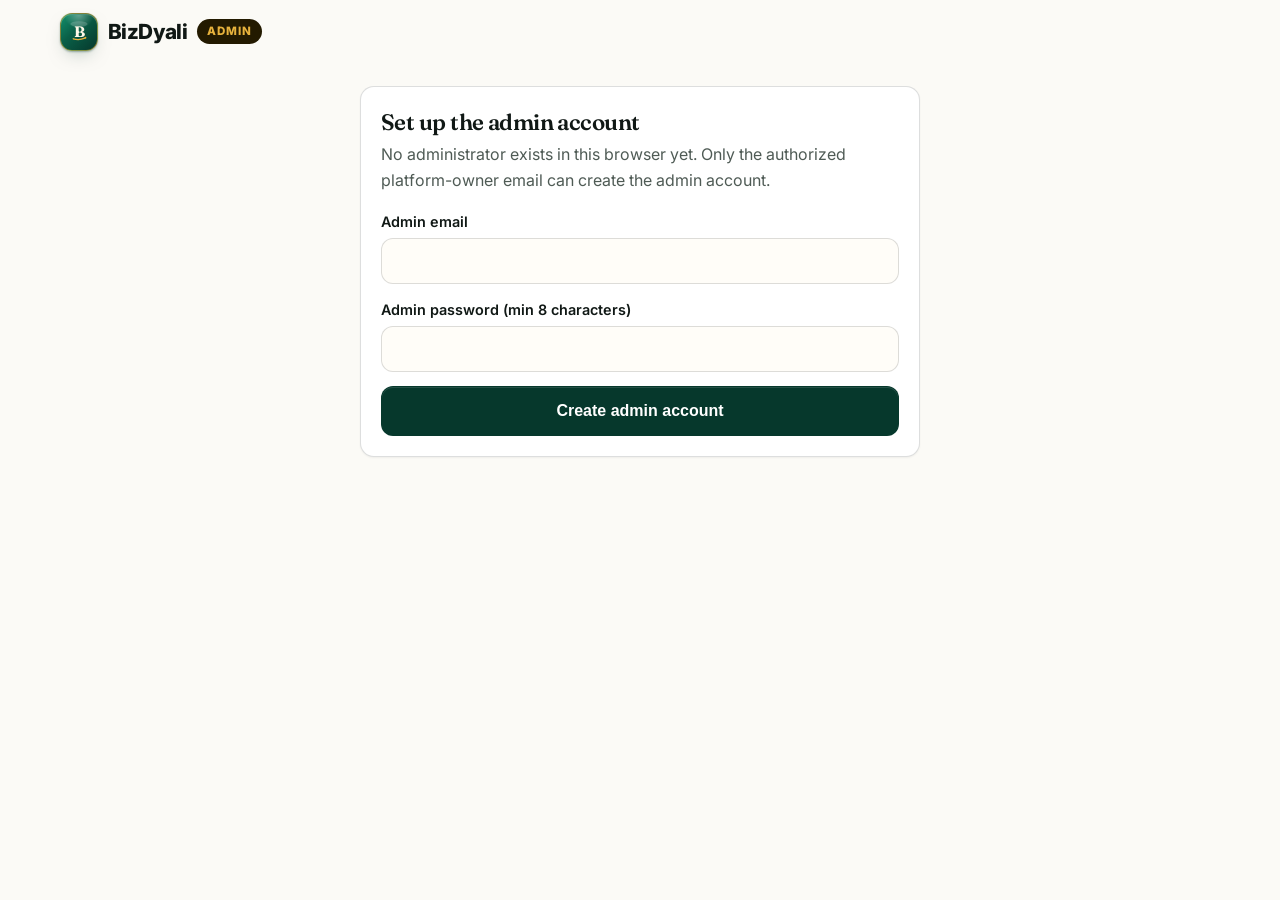
==== commit 48bc7678: "Polished monogram logo: gradient tile + serif B + gold flourish, shared favicon" ====
--- a/admin.html
+++ b/admin.html
@@ -10,7 +10,7 @@
   <link href="https://fonts.googleapis.com/css2?family=Fraunces:opsz,wght@9..144,600;9..144,700&family=Inter:wght@400;500;600;700&display=swap" rel="stylesheet" />
   <link rel="stylesheet" href="styles.css" />
   <link rel="stylesheet" href="css/app.css" />
-  <link rel="icon" href="data:image/svg+xml,<svg xmlns='http://www.w3.org/2000/svg' viewBox='0 0 100 100'><rect width='100' height='100' rx='22' fill='%230B5D4A'/><text x='50' y='68' font-size='58' text-anchor='middle' fill='white' font-family='Georgia' font-weight='bold'>B</text></svg>" />
+  <link rel="icon" href="favicon.svg" type="image/svg+xml" />
   <style>
     .admin-badge{background:#231A00;color:var(--amber);font-size:.72rem;font-weight:800;border-radius:999px;padding:.2rem .65rem;letter-spacing:.08em}
     .stat-grid{display:grid;grid-template-columns:repeat(2,1fr);gap:.7rem;margin:1rem 0}
@@ -41,7 +41,7 @@
 </head>
 <body>
   <div class="container topnav">
-    <a href="index.html" class="logo"><span class="logo-mark">B</span><span class="logo-word">BizDyali</span> <span class="admin-badge">ADMIN</span></a>
+    <a href="index.html" class="logo"><span class="logo-mark" aria-hidden="true"><svg viewBox="0 0 36 36" width="26" height="26"><ellipse cx="18" cy="7" rx="12" ry="4" fill="#fff" opacity=".18"/><text x="18" y="24.5" text-anchor="middle" font-family="Fraunces,Georgia,'Times New Roman',serif" font-weight="700" font-size="21" fill="#FFF8E8">B</text><path d="M10 27.4 Q18 29.8 26 26.6" fill="none" stroke="#E7B23C" stroke-width="1.8" stroke-linecap="round"/><circle cx="26.9" cy="25.9" r="1.3" fill="#E7B23C"/></svg></span><span class="logo-word">BizDyali</span> <span class="admin-badge">ADMIN</span></a>
     <div class="links"><span id="adminWho"></span><button class="link-btn" id="adminLogout" type="button" hidden>Sign out</button></div>
   </div>
 
--- a/styles.css
+++ b/styles.css
@@ -51,8 +51,10 @@
 .site-header{position:sticky;top:0;z-index:50;background:rgba(251,250,246,.9);backdrop-filter:blur(12px);border-bottom:1px solid var(--line)}
 .header-inner{display:flex;align-items:center;justify-content:space-between;gap:1rem;padding:.75rem 0}
 .logo{display:flex;align-items:center;gap:.6rem;text-decoration:none;font-weight:800;font-size:1.3rem;letter-spacing:-.02em}
-.logo-mark{display:inline-grid;place-items:center;width:36px;height:36px;border-radius:11px;background:var(--green-deep);color:#fff;font-family:var(--font-display);font-size:1.25rem;position:relative}
-.logo-mark::after{content:"";position:absolute;inset:-4px;border:1px solid var(--amber);border-radius:14px;opacity:.55}
+.logo-mark{display:inline-grid;place-items:center;width:38px;height:38px;border-radius:12px;background:linear-gradient(135deg,#12906C 0%,#0A5F47 42%,#06382C 100%);border:1px solid rgba(231,178,60,.55);box-shadow:0 1px 2px rgba(6,56,44,.35),0 8px 20px -10px rgba(6,56,44,.5),inset 0 1px 0 rgba(255,255,255,.25);position:relative;overflow:hidden}
+.logo-mark::before{content:"";position:absolute;left:8%;right:8%;top:4%;height:38%;border-radius:999px;background:radial-gradient(ellipse at 50% 0%,rgba(255,255,255,.35),transparent 70%);pointer-events:none}
+.logo-mark::after{content:"";position:absolute;inset:-4px;border:1px solid var(--amber);border-radius:15px;opacity:.5}
+.logo-mark svg{width:26px;height:26px;display:block;position:relative}
 .nav{display:none;gap:1.6rem;font-weight:500;font-size:.94rem}
 .nav a{text-decoration:none;color:var(--muted)}
 .nav a:hover{color:var(--ink)}
@@ -149,9 +151,8 @@
 .f-card h3{font-size:1.04rem;margin:0 0 .15rem;font-family:var(--font-body);font-weight:700}
 .f-card p{margin:0;font-size:.93rem;color:var(--muted)}
 .f-icon{font-size:1.25rem;background:var(--card);border:1px solid var(--line);width:46px;height:46px;display:grid;place-items:center;border-radius:13px}
-.edit-banner{margin-top:1.6rem;background:var(--green-ink);color:#EDE9DE;border-radius:20px;padding:1.6rem;display:grid;gap:1rem;position:relative;overflow:hidden}
-.edit-banner::before{content:"";position:absolute;top:-60px;right:-60px;width:200px;height:200px;border:1px solid rgba(231,178,60,.35);border-radius:50%}
-.edit-banner h3{font-family:var(--font-body);font-size:1.15rem}
+.edit-banner{margin-top:1.6rem;background:var(--green-ink);color:#EDE9DE;border-radius:20px;border-top:2px solid rgba(231,178,60,.55);padding:1.7rem 1.6rem;display:grid;gap:1.1rem}
+.edit-banner h3{font-family:var(--font-display);font-weight:560;font-size:1.3rem;letter-spacing:-.01em;max-width:26rem}
 .edit-banner p{color:#B9B4A6;margin:0}
 .edit-banner ul{list-style:none;margin:0;padding:0;display:grid;gap:.4rem;font-weight:700}
 
@@ -171,12 +172,16 @@
 .service-card{background:var(--card);border:1px solid var(--line);border-radius:20px;padding:1.6rem;position:relative}
 .service-card h3{font-family:var(--font-display);font-size:1.4rem}
 .service-featured{border-top:4px solid var(--green-deep)}
-.service-flag{position:absolute;top:-12px;left:1.2rem;background:var(--green-deep);color:#fff;font-size:.75rem;font-weight:800;border-radius:999px;padding:.2rem .7rem;margin:0}
 .service-price{margin:0 0 .4rem;color:var(--muted)}
 .service-price strong{color:var(--ink);font-size:1.4rem;font-family:var(--font-display)}
 .check-list{list-style:none;margin:1rem 0;padding:0;display:grid;gap:.55rem;font-size:.94rem}
 .check-list li{padding-left:1.6rem;position:relative}
 .check-list li::before{content:"✓";position:absolute;left:0;color:var(--green);font-weight:800}
+.mini-head{font-size:.76rem;font-weight:800;letter-spacing:.13em;text-transform:uppercase;color:var(--gold);margin:1.1rem 0 .2rem}
+.how-mini{list-style:none;margin:.2rem 0 0;padding:0;counter-reset:how}
+.how-mini li{counter-increment:how;display:flex;gap:.7rem;align-items:baseline;padding:.5rem 0;border-bottom:1px solid var(--line);font-size:.92rem}
+.how-mini li:last-child{border-bottom:0}
+.how-mini li::before{content:counter(how,decimal-leading-zero);font-family:var(--font-display);font-weight:700;color:var(--gold);font-size:.95rem;flex:none}
 .ad-note{background:#FFF6DE;border:1px solid #EAD189;border-radius:12px;padding:.7rem .8rem;font-size:.88rem}
 
 /* Pricing */
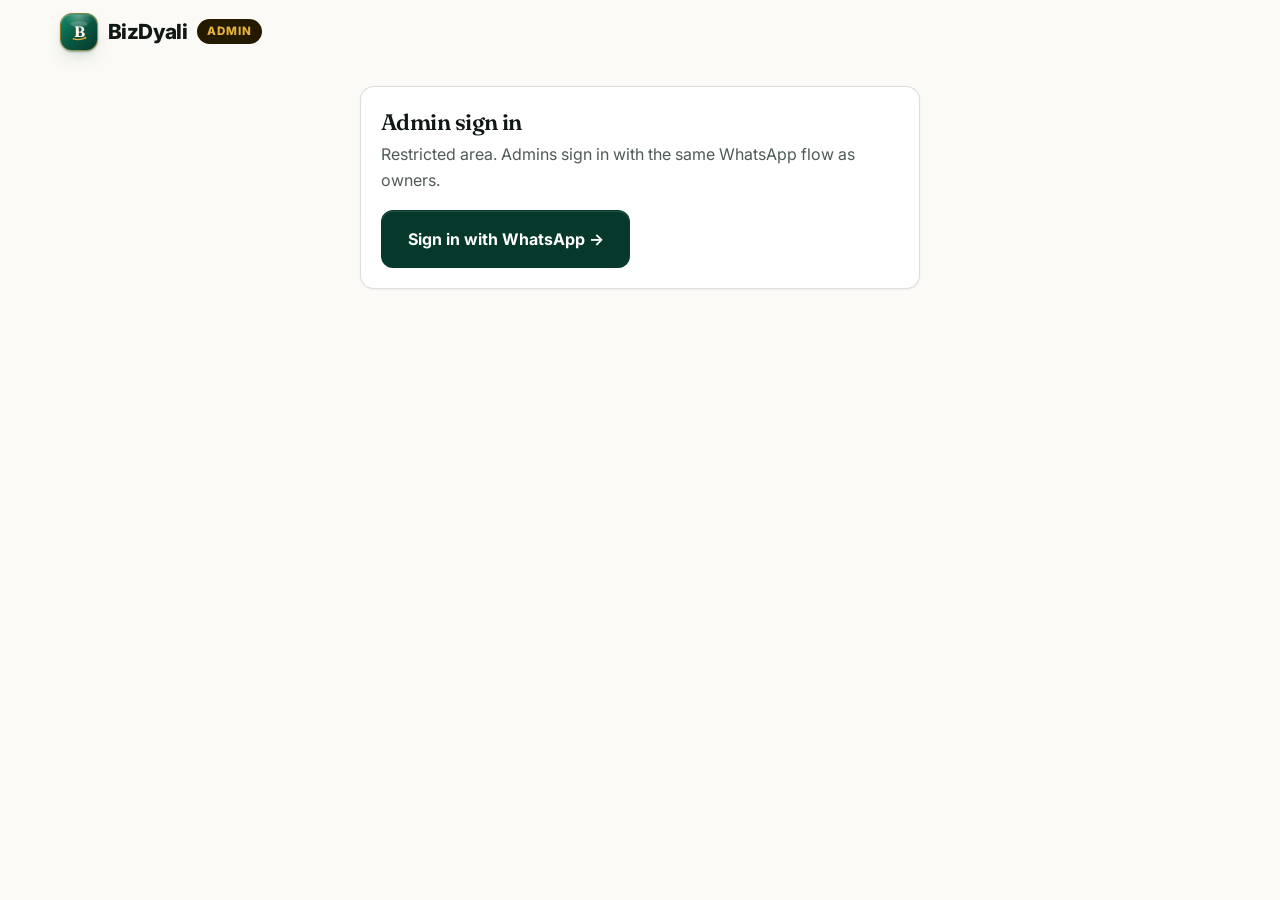
==== commit 24c09bb1: "Phase 2: remove password auth, owner-phone admin gate, pending step, captcha, extended tests" ====
--- a/admin.html
+++ b/admin.html
@@ -49,25 +49,10 @@
     <!-- GATE -->
     <section id="gateView" class="app-narrow" style="margin:0 auto" hidden>
       <div class="card">
-        <div id="setupBox" hidden>
-          <h1 class="page-title" style="font-size:1.4rem">Set up the admin account</h1>
-          <p class="page-sub">No administrator exists in this browser yet. Only the authorized platform-owner email can create the admin account.</p>
-          <div id="setupErr" class="form-err" hidden></div>
-          <form id="setupForm" class="form-grid" autocomplete="off">
-            <label class="field">Admin email<input type="email" id="setupEmail" required autocomplete="off" /></label>
-            <label class="field">Admin password (min 8 characters)<input type="password" id="setupPw" required autocomplete="new-password" /></label>
-            <button class="btn btn-primary btn-lg" type="submit">Create admin account</button>
-          </form>
-        </div>
         <div id="loginBox" hidden>
           <h1 class="page-title" style="font-size:1.4rem">Admin sign in</h1>
-          <p class="page-sub">Restricted area. Business owners: please use the <a href="auth.html">regular sign in</a>.</p>
-          <div id="loginErr" class="form-err" hidden></div>
-          <form id="loginForm" class="form-grid" autocomplete="off">
-            <label class="field">Admin email<input type="email" id="adminEmail" required autocomplete="off" /></label>
-            <label class="field">Password<input type="password" id="adminPw" required autocomplete="new-password" /></label>
-            <button class="btn btn-primary btn-lg" type="submit">Sign in to admin →</button>
-          </form>
+          <p class="page-sub">Restricted area. Admins sign in with the same WhatsApp flow as owners.</p>
+          <div class="btn-row"><a class="btn btn-primary btn-lg" href="auth.html?next=admin.html">Sign in with WhatsApp →</a></div>
         </div>
       </div>
     </section>
@@ -224,6 +209,8 @@
     </section>
   </main>
 
+  <script src="js/config.js"></script>
+  <script src="js/auth.js"></script>
   <script src="js/store.js"></script>
   <script src="js/admin.js"></script>
 </body>
--- a/styles.css
+++ b/styles.css
@@ -74,7 +74,7 @@
 .btn-primary:hover{background:#052A21}
 .btn-accent{background:var(--amber);color:#231A00}
 .btn-accent:hover{filter:brightness(.95)}
-.btn-ghost{background:var(--card);border-color:var(--line);color:var(--ink)}
+.btn-ghost{background:var(--card);border-color:var(--line);color:var(--ink);padding:.7rem 1.2rem}
 .btn-ghost:hover{border-color:var(--ink)}
 .btn-outline{border-color:var(--green);color:var(--green);padding:.7rem 1.2rem}
 .btn-outline:hover{background:var(--green);color:#fff}
@@ -258,3 +258,17 @@
 }
 .reveal{opacity:0;transform:translateY(12px);transition:opacity .5s ease,transform .5s ease}
 .reveal.visible{opacity:1;transform:none}
+
+/* RTL mirrors (Arabic-script UI). LTR pages unaffected. */
+[dir="rtl"]{--font-body:'IBM Plex Sans Arabic','Inter',system-ui,-apple-system,'Segoe UI',Roboto,Arial,sans-serif;--font-display:'Noto Naskh Arabic',Georgia,'Times New Roman',serif}
+[dir="rtl"] .skip-link{left:auto;right:-999px}
+[dir="rtl"] .skip-link:focus{left:auto;right:8px}
+[dir="rtl"] .topbar .dot{margin-right:0;margin-left:.45rem}
+[dir="rtl"] .trial-note{border-left:1px solid var(--line);border-right:3px solid var(--amber)}
+[dir="rtl"] .avatars span{margin-left:0;margin-right:-8px}
+[dir="rtl"] .avatars span:nth-child(1){margin-right:0}
+[dir="rtl"] .float-card{border-left:1px solid var(--line);border-right:3px solid var(--green)}
+[dir="rtl"] .check-list li{padding-left:0;padding-right:1.6rem}
+[dir="rtl"] .check-list li::before{left:auto;right:0}
+[dir="rtl"] .step-tag{right:auto;left:1rem}
+[dir="rtl"] code,.link-demo{direction:ltr;unicode-bidi:isolate}
--- a/css/app.css
+++ b/css/app.css
@@ -112,3 +112,18 @@
 .slug-row{display:flex;gap:.4rem;align-items:center;flex-wrap:wrap}
 .slug-row code{background:#0F2F28;color:#7DE3B0;border-radius:8px;padding:.3rem .6rem}
 .empty{border:1.5px dashed var(--line);border-radius:14px;padding:1rem;text-align:center;color:var(--muted)}
+
+/* RTL mirrors (Arabic-script UI). LTR pages unaffected. */
+[dir="rtl"]{--font-body:'IBM Plex Sans Arabic','Inter',system-ui,-apple-system,'Segoe UI',Roboto,Arial,sans-serif;--font-display:'Noto Naskh Arabic',Georgia,'Times New Roman',serif}
+[dir="rtl"] .item-actions{margin-left:0;margin-right:auto}
+[dir="rtl"] input[type="email"],[dir="rtl"] input[type="url"],[dir="rtl"] input[type="tel"],[dir="rtl"] code{direction:ltr}
+[dir="rtl"] .share-row code{overflow-wrap:anywhere}
+[dir="rtl"] input[type="email"],[dir="rtl"] input[type="url"],[dir="rtl"] input[type="tel"]{text-align:right}
+
+/* Auth: phone row with fixed prefix chip */
+.wa-row{display:flex;gap:.5rem;align-items:stretch}
+.wa-prefix{flex:none;display:inline-flex;align-items:center;background:#F2EFE7;border:1px solid var(--line);border-radius:12px;padding:0 .9rem;font-weight:800;min-height:48px}
+.wa-row input{flex:1;min-width:0}
+.link-btn:disabled{opacity:.45;cursor:default}
+[hidden]{display:none !important}
+.fine{font-size:.85rem;color:var(--muted)}
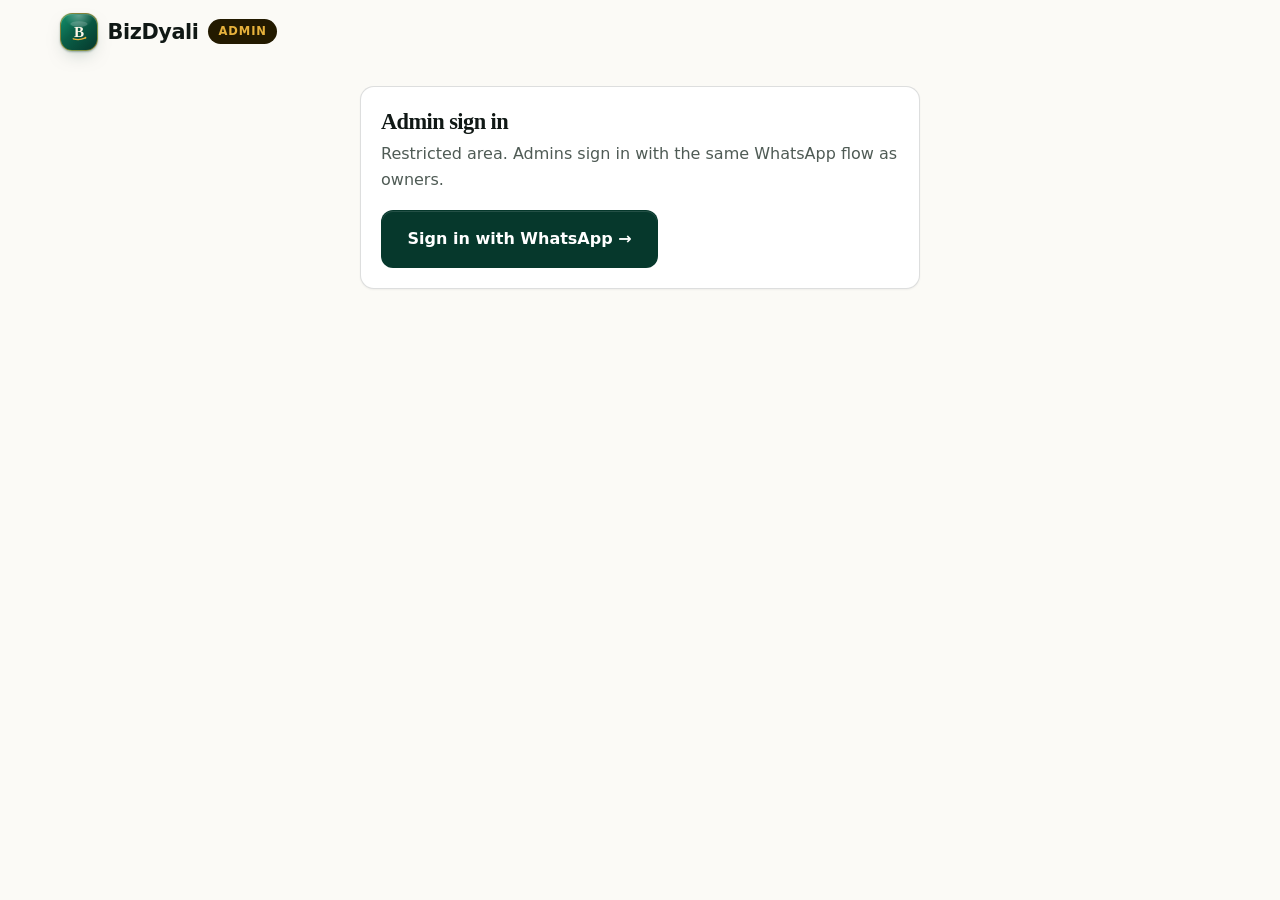
==== commit e3a24d8e: "Perf: self-hosted WebP demo, drop remote fonts, cover preload; payments MVP via WhatsApp; 0017 recor" ====
--- a/admin.html
+++ b/admin.html
@@ -5,9 +5,6 @@
   <meta name="viewport" content="width=device-width, initial-scale=1.0" />
   <title>Admin Dashboard — BizDyali</title>
   <meta name="robots" content="noindex, nofollow" />
-  <link rel="preconnect" href="https://fonts.googleapis.com" />
-  <link rel="preconnect" href="https://fonts.gstatic.com" crossorigin />
-  <link href="https://fonts.googleapis.com/css2?family=Fraunces:opsz,wght@9..144,600;9..144,700&family=Inter:wght@400;500;600;700&display=swap" rel="stylesheet" />
   <link rel="stylesheet" href="styles.css" />
   <link rel="stylesheet" href="css/app.css" />
   <link rel="icon" href="favicon.svg" type="image/svg+xml" />
@@ -211,6 +208,7 @@
 
   <script src="js/config.js"></script>
   <script src="js/auth.js"></script>
+  <script src="js/db.js"></script>
   <script src="js/store.js"></script>
   <script src="js/admin.js"></script>
 </body>
